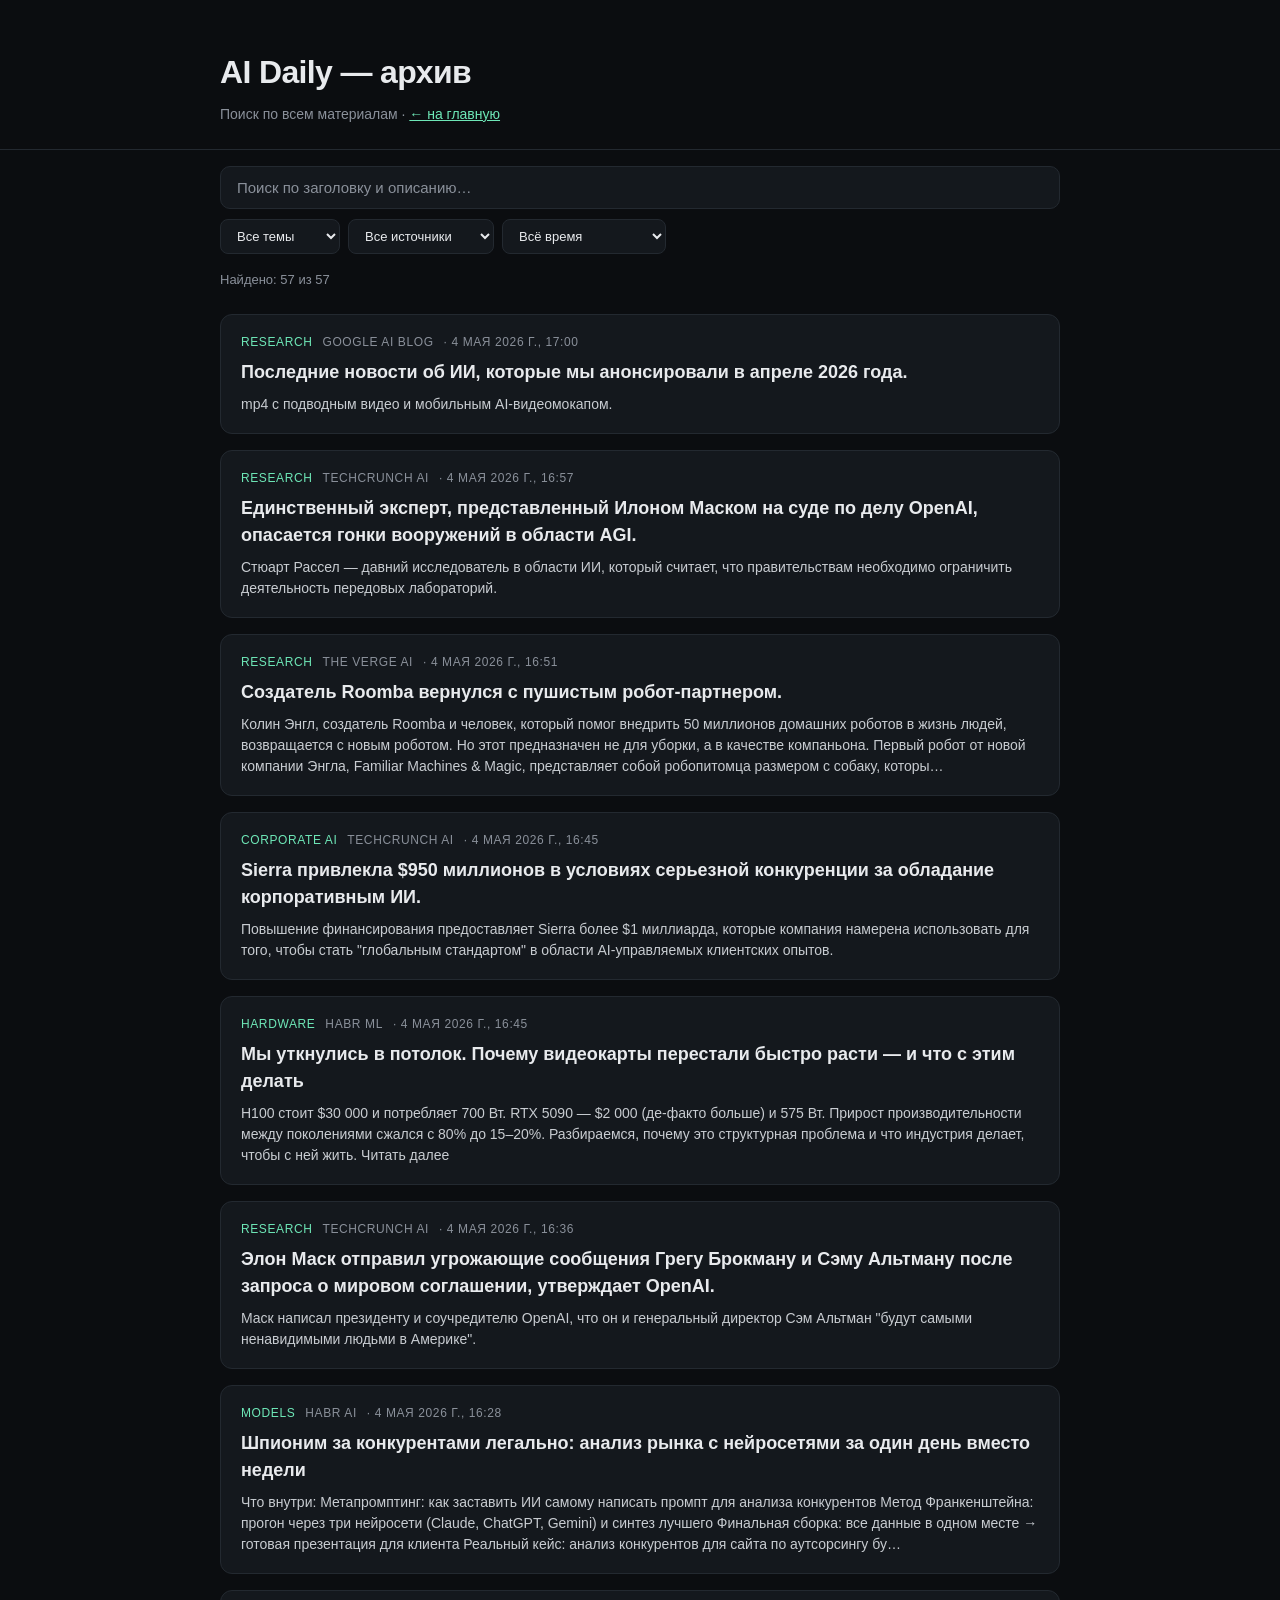
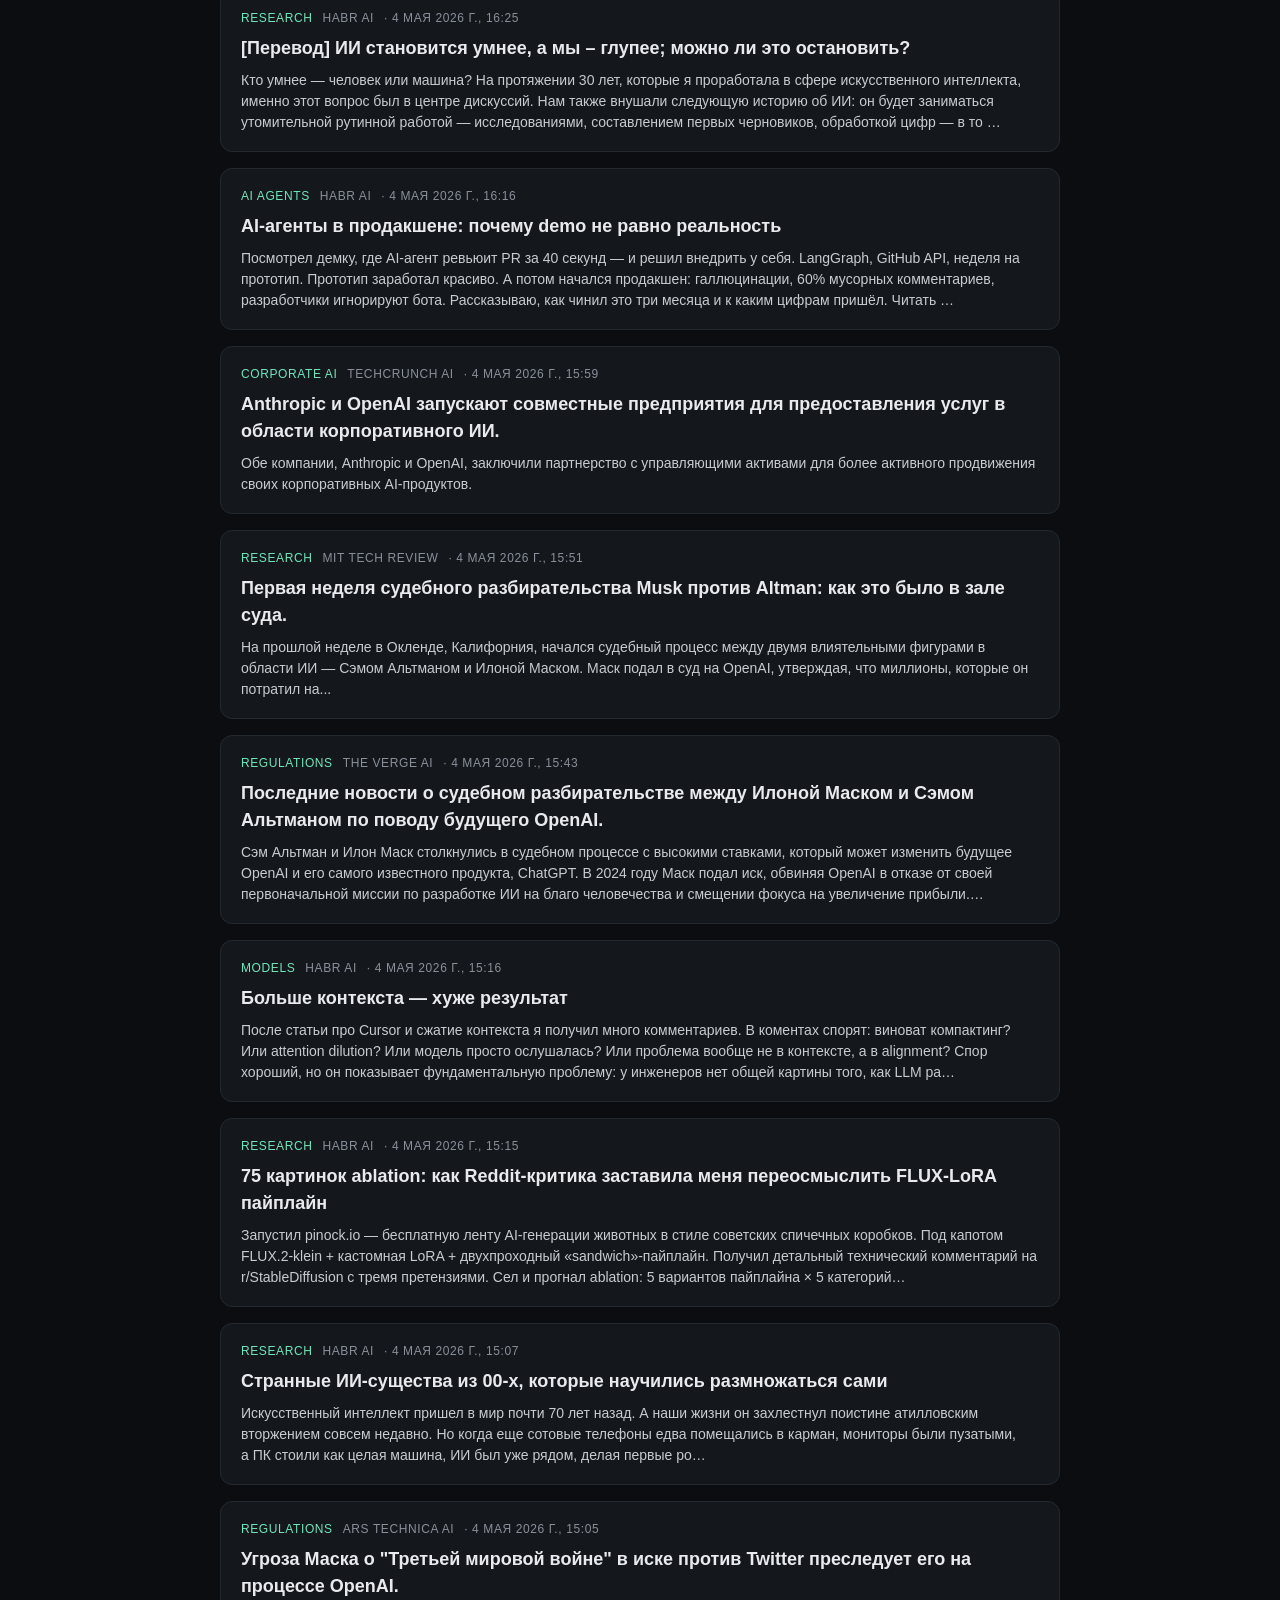
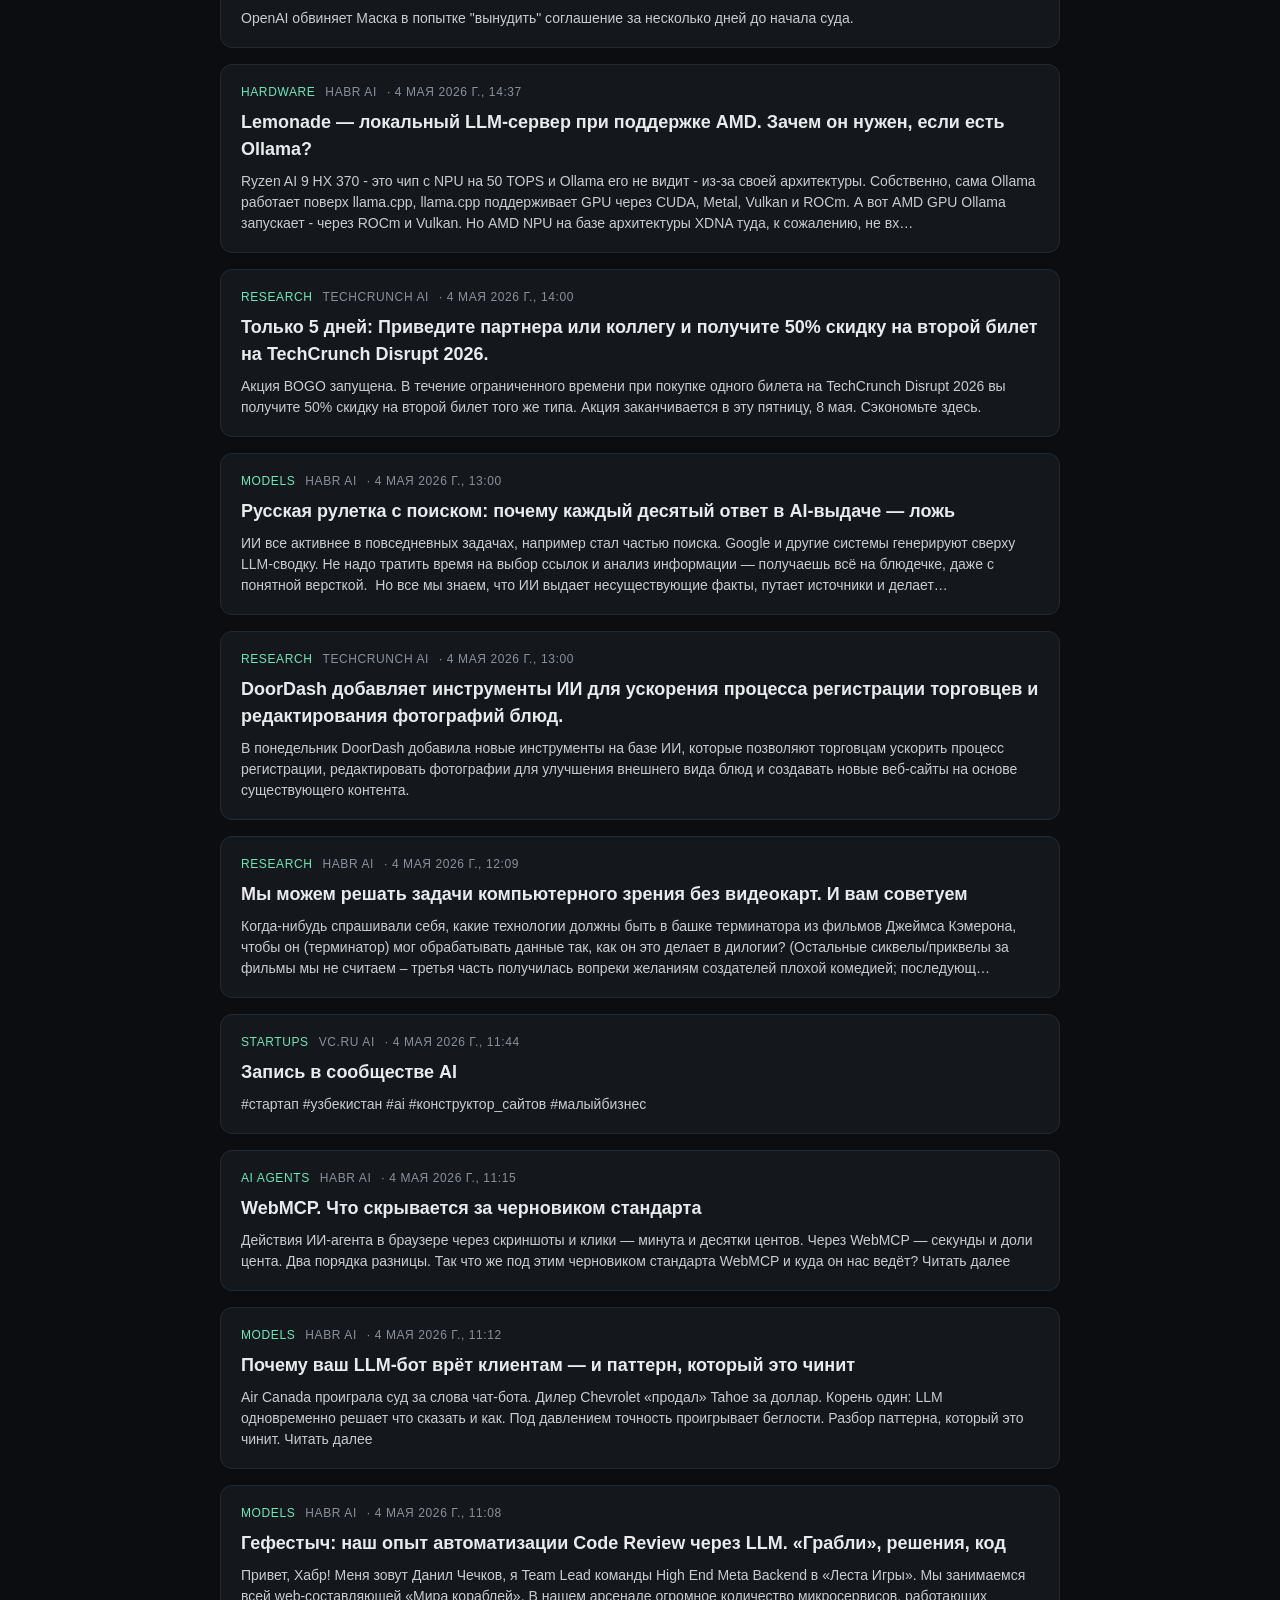
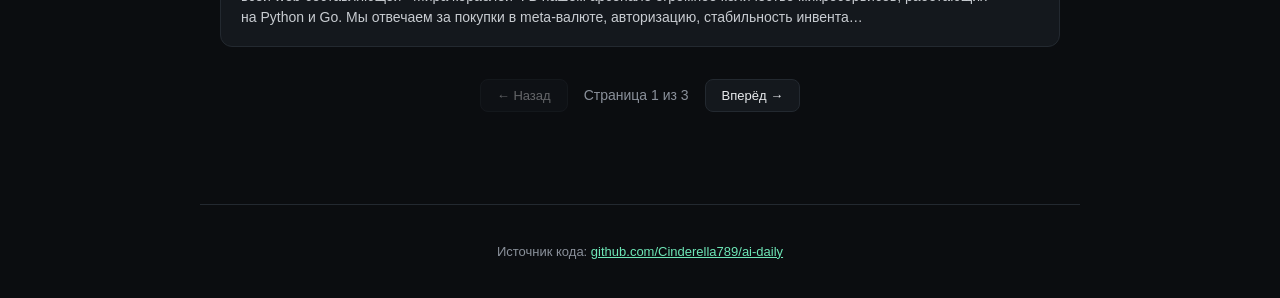
==== site/archive.html @ ec70815e "feat(archive+search): persistent archive.json + /archive.html with search & filters - scripts/append" ====
<!DOCTYPE html>
<html lang="ru">
<head>
  <meta charset="UTF-8" />
  <meta name="viewport" content="width=device-width, initial-scale=1" />
  <title>AI Daily — архив и поиск</title>
  <link rel="stylesheet" href="styles.css" />
</head>
<body>
  <header class="header">
    <div class="container">
      <h1>AI Daily — архив</h1>
      <p class="subtitle">
        Поиск по всем материалам ·
        <a href="./" style="color:var(--accent);">← на главную</a>
      </p>
    </div>
  </header>

  <section class="container search-block">
    <input id="search" type="search" placeholder="Поиск по заголовку и описанию…" autocomplete="off" />
    <div class="filter-row">
      <select id="topic-filter">
        <option value="all">Все темы</option>
      </select>
      <select id="source-filter">
        <option value="all">Все источники</option>
      </select>
      <select id="period-filter">
        <option value="all">Всё время</option>
        <option value="1">Последние 24ч</option>
        <option value="7">Последние 7 дней</option>
        <option value="30">Последние 30 дней</option>
      </select>
    </div>
  </section>

  <main class="container">
    <div id="meta" class="meta"></div>
    <div id="news-list" class="news-list">
      <p class="empty">Загружаю архив…</p>
    </div>
    <div id="pager" class="pager"></div>
  </main>

  <footer class="footer container">
    <p>Источник кода: <a href="https://github.com/Cinderella789/ai-daily">github.com/Cinderella789/ai-daily</a></p>
  </footer>

  <script src="archive.js"></script>
</body>
</html>
---- site/styles.css ----
:root {
  --bg: #0b0d10;
  --fg: #e8eaed;
  --muted: #8a909a;
  --accent: #6ee7b7;
  --card: #14181d;
  --border: #232930;
}

* { box-sizing: border-box; }

body {
  margin: 0;
  background: var(--bg);
  color: var(--fg);
  font-family: -apple-system, BlinkMacSystemFont, "Segoe UI", Roboto, sans-serif;
  line-height: 1.5;
}

.container { max-width: 880px; margin: 0 auto; padding: 0 20px; }

.header { padding: 48px 0 24px; border-bottom: 1px solid var(--border); }
.header h1 { margin: 0; font-size: 32px; letter-spacing: -0.02em; }
.subtitle { color: var(--muted); margin: 8px 0 0; font-size: 14px; }

.filters {
  display: flex; flex-wrap: wrap; gap: 8px;
  padding: 20px; margin-top: 16px;
}
.filter-btn {
  background: var(--card);
  color: var(--fg);
  border: 1px solid var(--border);
  border-radius: 999px;
  padding: 6px 14px;
  font-size: 13px;
  cursor: pointer;
  transition: 0.15s ease;
}
.filter-btn:hover { border-color: var(--accent); }
.filter-btn.active { background: var(--accent); color: #000; border-color: var(--accent); }

.meta { color: var(--muted); font-size: 13px; margin: 16px 0 24px; }

.news-list { display: grid; gap: 16px; }

.news-card {
  background: var(--card);
  border: 1px solid var(--border);
  border-radius: 12px;
  padding: 18px 20px;
  transition: 0.15s ease;
}
.news-card:hover { border-color: var(--accent); }
.news-card .topbar {
  display: flex; gap: 10px; font-size: 12px; color: var(--muted);
  text-transform: uppercase; letter-spacing: 0.05em; margin-bottom: 8px;
}
.news-card .topic { color: var(--accent); }
.news-card h2 { margin: 0; font-size: 18px; }
.news-card h2 a { color: var(--fg); text-decoration: none; }
.news-card h2 a:hover { text-decoration: underline; }
.news-card p { margin: 8px 0 0; color: #c8ccd1; font-size: 14px; }

.empty { color: var(--muted); padding: 40px 0; text-align: center; }

.footer {
  margin-top: 60px; padding: 24px 20px;
  border-top: 1px solid var(--border);
  color: var(--muted); font-size: 13px; text-align: center;
}
.footer a { color: var(--accent); }

/* search + filters block */
.search-block { padding: 16px 20px 0; }
.search-block input[type="search"] {
  width: 100%;
  background: var(--card);
  color: var(--fg);
  border: 1px solid var(--border);
  border-radius: 10px;
  padding: 12px 16px;
  font-size: 15px;
  outline: none;
  transition: 0.15s ease;
}
.search-block input[type="search"]:focus { border-color: var(--accent); }
.search-block input::placeholder { color: var(--muted); }

.filter-row {
  display: flex; flex-wrap: wrap; gap: 8px; margin-top: 10px;
}
.filter-row select {
  background: var(--card);
  color: var(--fg);
  border: 1px solid var(--border);
  border-radius: 8px;
  padding: 8px 12px;
  font-size: 13px;
  cursor: pointer;
}
.filter-row select:focus { outline: none; border-color: var(--accent); }

mark {
  background: rgba(110, 231, 183, 0.25);
  color: var(--fg);
  padding: 0 2px;
  border-radius: 3px;
}

.pager {
  display: flex; gap: 16px; align-items: center; justify-content: center;
  padding: 32px 0; color: var(--muted); font-size: 14px;
}
.pager button {
  background: var(--card);
  color: var(--fg);
  border: 1px solid var(--border);
  border-radius: 8px;
  padding: 8px 16px;
  font-size: 13px;
  cursor: pointer;
}
.pager button:hover:not(:disabled) { border-color: var(--accent); }
.pager button:disabled { opacity: 0.4; cursor: not-allowed; }
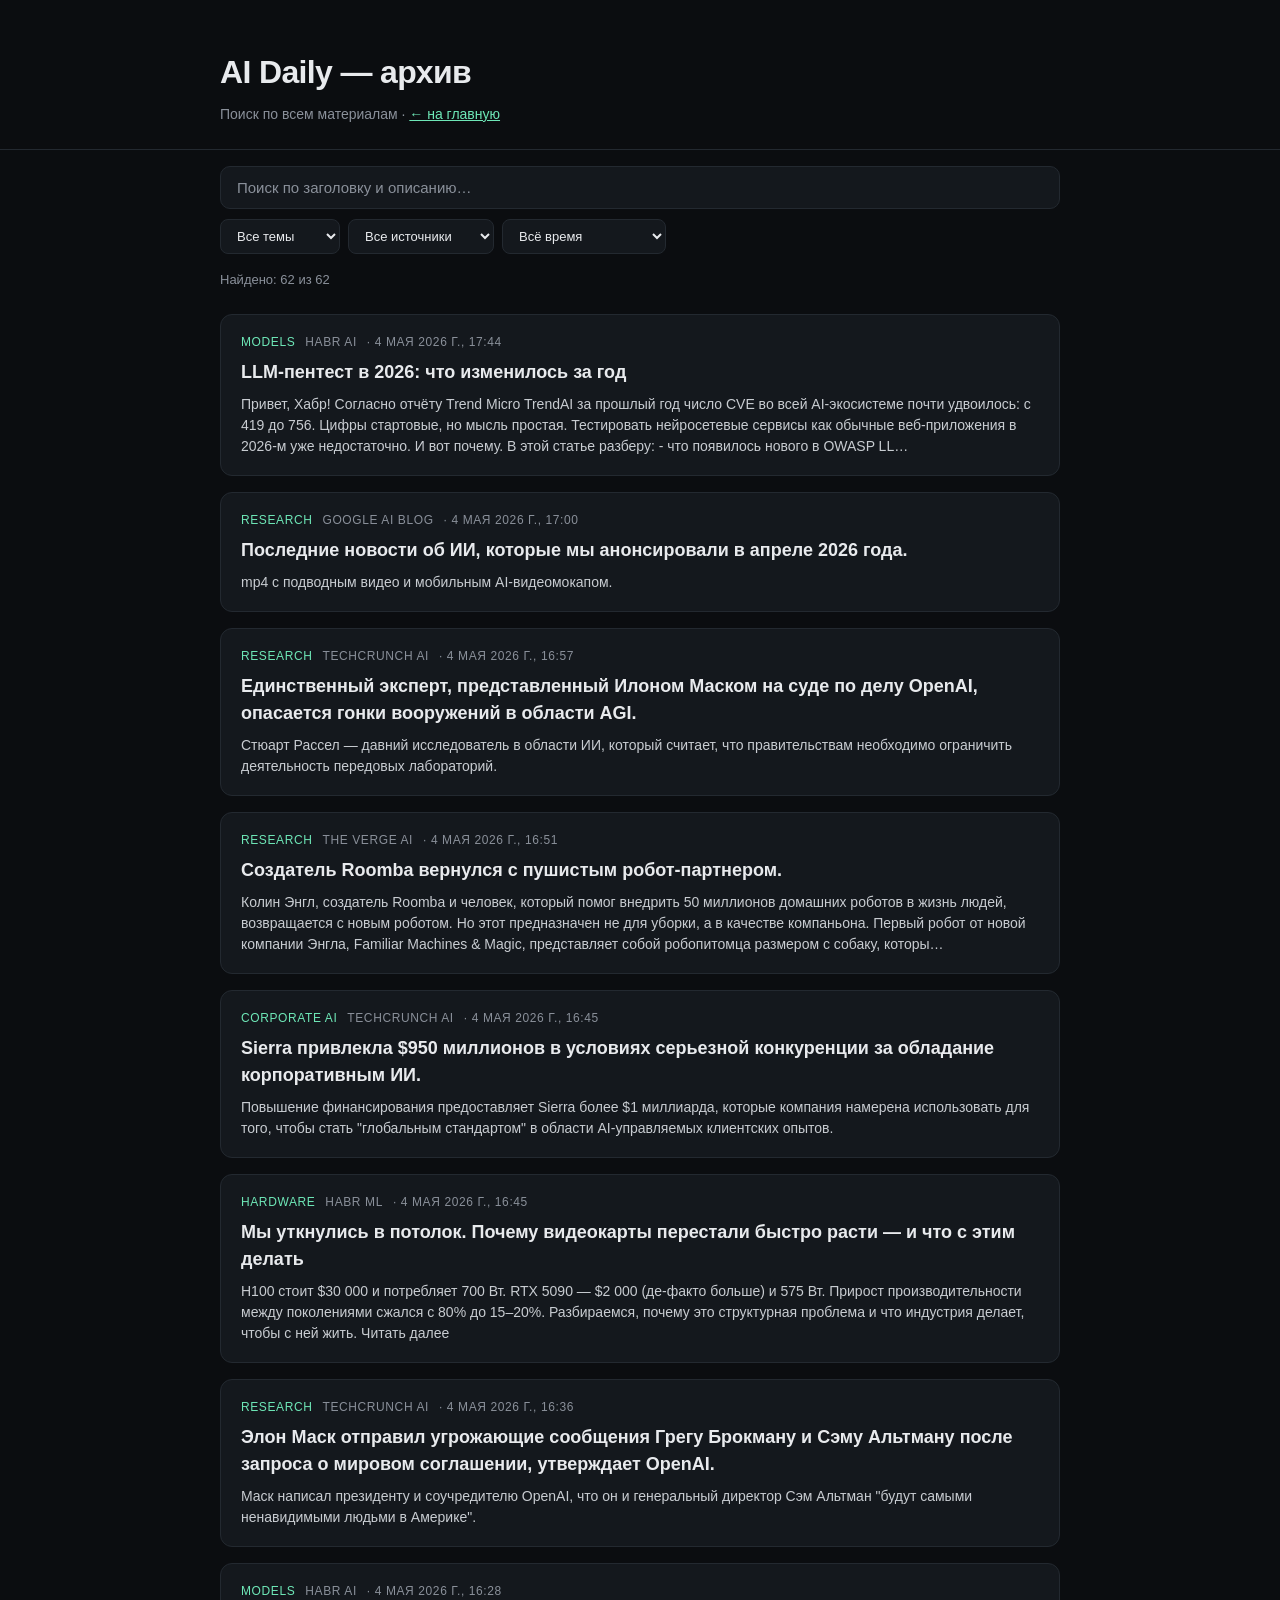
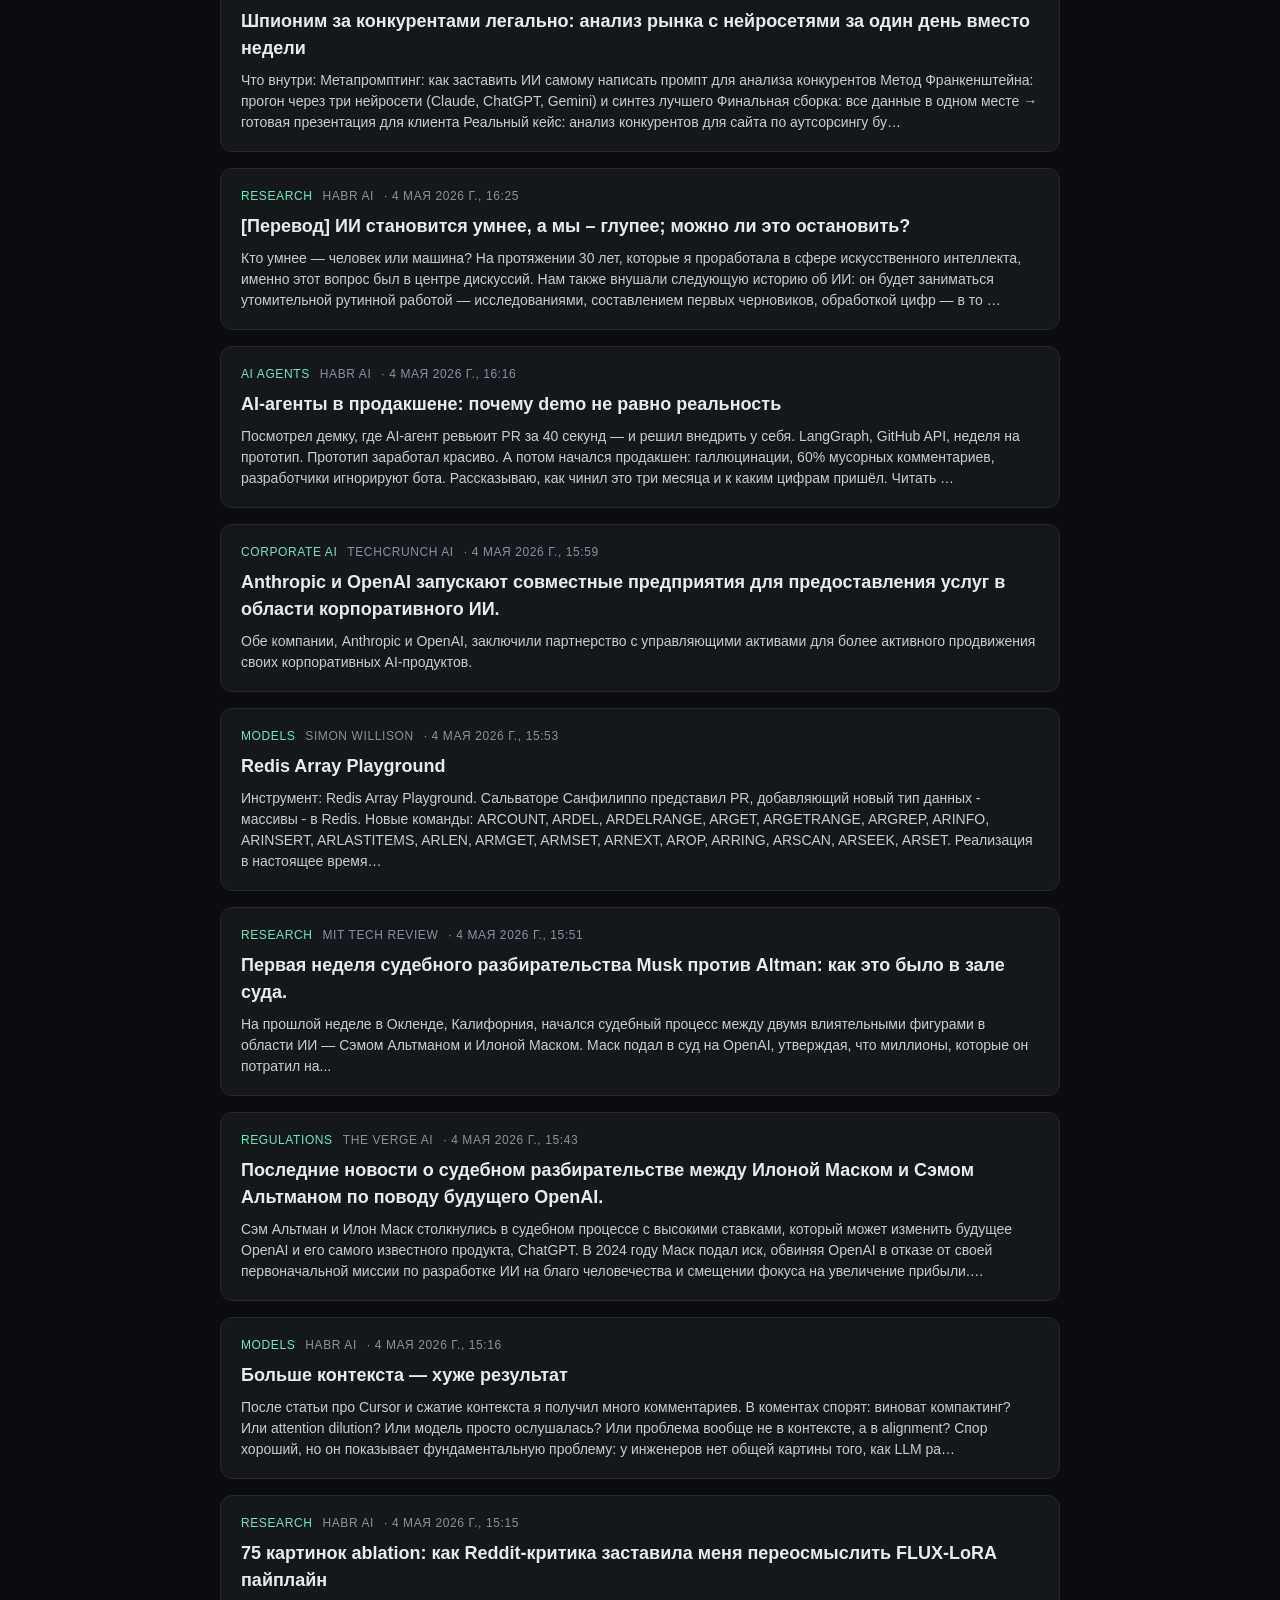
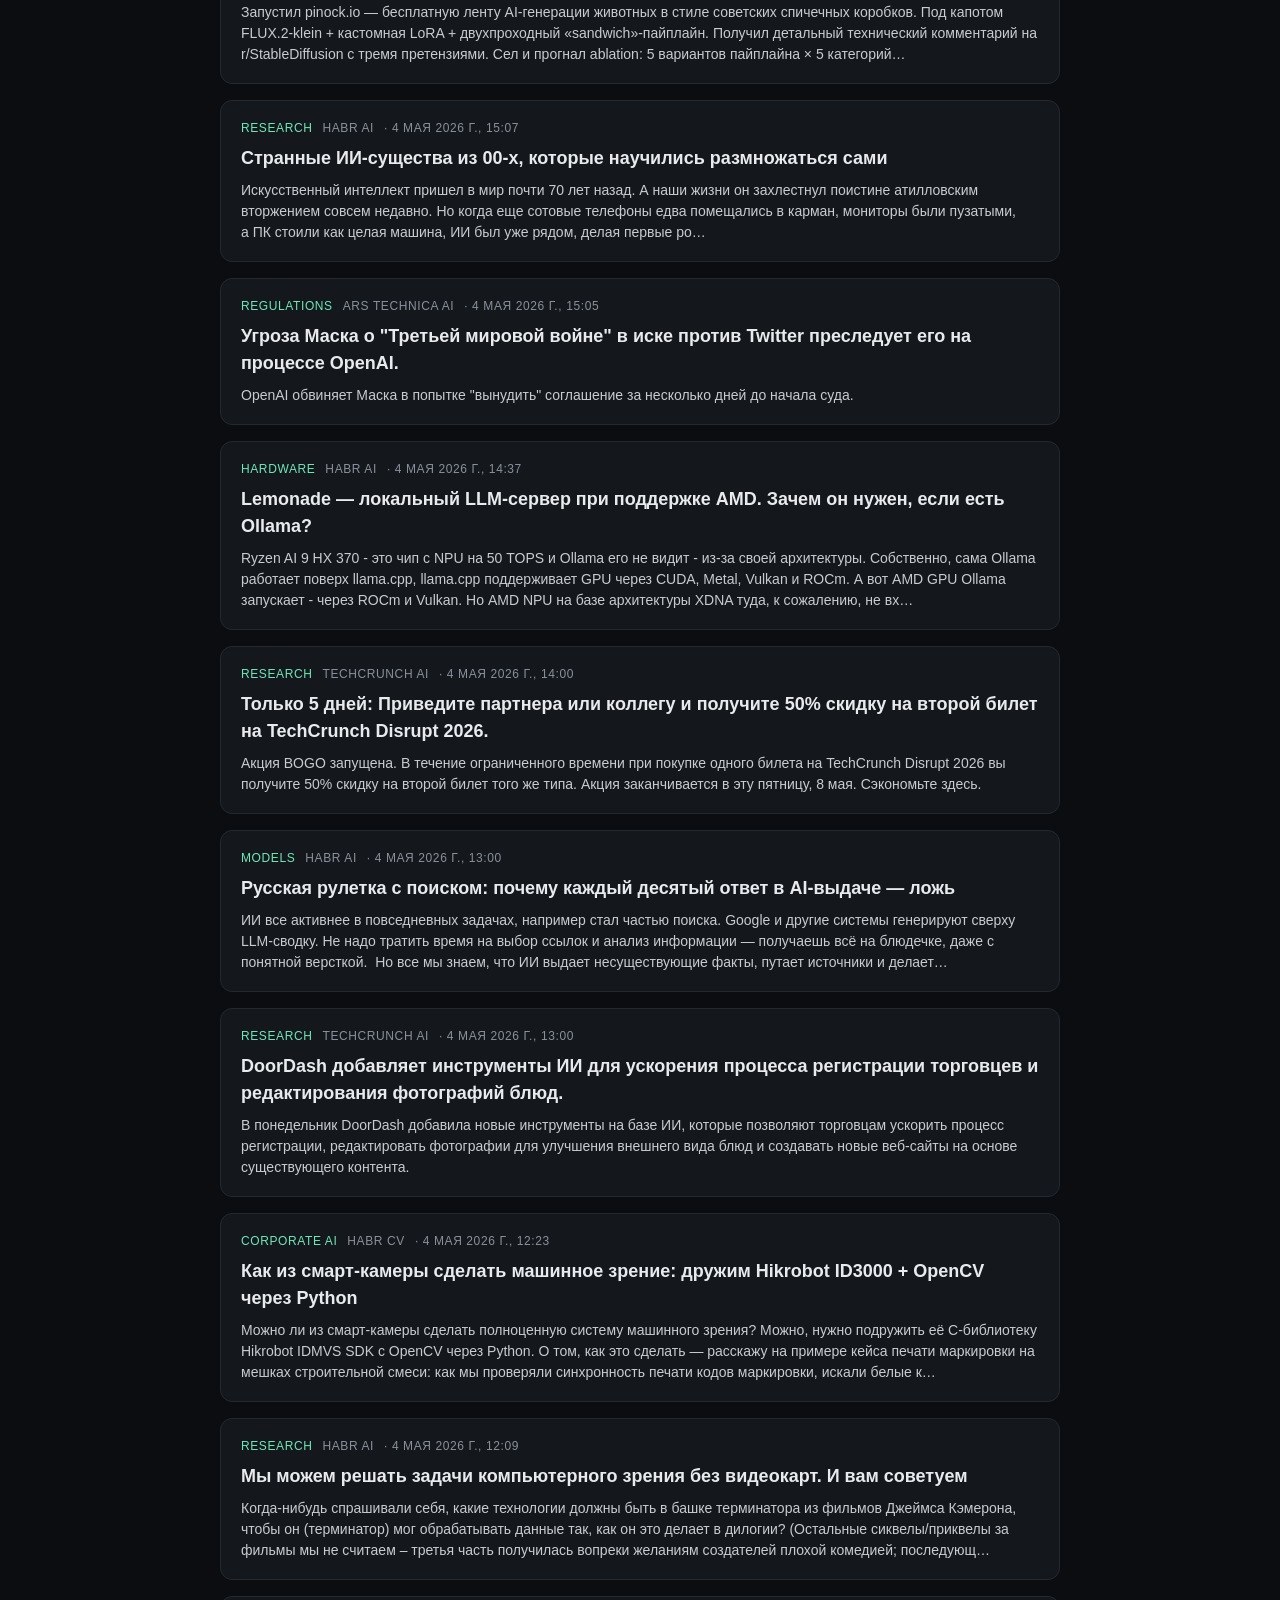
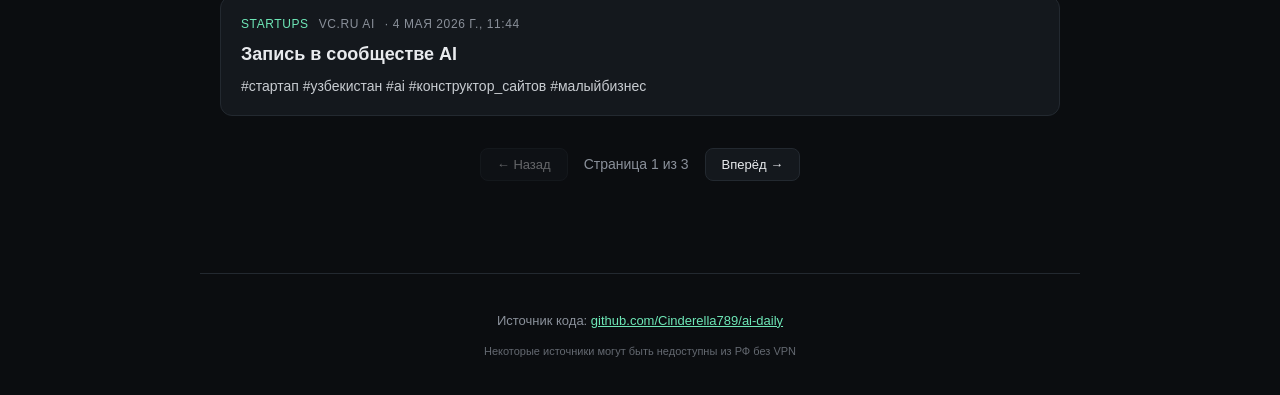
==== commit ea86792c: "ui: пометка в подвале о доступности источников из РФ" ====
--- a/site/archive.html
+++ b/site/archive.html
@@ -45,6 +45,7 @@
 
   <footer class="footer container">
     <p>Источник кода: <a href="https://github.com/Cinderella789/ai-daily">github.com/Cinderella789/ai-daily</a></p>
+    <p class="footer-note">Некоторые источники могут быть недоступны из РФ без VPN</p>
   </footer>
 
   <script src="archive.js"></script>
--- a/site/styles.css
+++ b/site/styles.css
@@ -24,8 +24,16 @@
 .subtitle { color: var(--muted); margin: 8px 0 0; font-size: 14px; }
 
 .filters {
-  display: flex; flex-wrap: wrap; gap: 8px;
-  padding: 20px; margin-top: 16px;
+  display: flex; flex-wrap: wrap; gap: 8px; align-items: center;
+  padding: 12px 20px; margin-top: 4px;
+}
+.filters + .filters { margin-top: 0; padding-top: 4px; }
+.filter-label {
+  color: var(--muted);
+  font-size: 12px;
+  text-transform: uppercase;
+  letter-spacing: 0.05em;
+  margin-right: 4px;
 }
 .filter-btn {
   background: var(--card);
@@ -39,6 +47,19 @@
 }
 .filter-btn:hover { border-color: var(--accent); }
 .filter-btn.active { background: var(--accent); color: #000; border-color: var(--accent); }
+
+/* Source filter row — компактнее, чем фильтр тем */
+#source-filters .filter-btn {
+  padding: 3px 10px;
+  font-size: 11px;
+  letter-spacing: 0.01em;
+}
+#source-filters .filter-btn .count {
+  color: var(--muted);
+  margin-left: 4px;
+  font-variant-numeric: tabular-nums;
+}
+#source-filters .filter-btn.active .count { color: rgba(0, 0, 0, 0.55); }
 
 .meta { color: var(--muted); font-size: 13px; margin: 16px 0 24px; }
 
@@ -123,3 +144,31 @@
 }
 .pager button:hover:not(:disabled) { border-color: var(--accent); }
 .pager button:disabled { opacity: 0.4; cursor: not-allowed; }
+
+.dup-badge {
+  background: var(--accent);
+  color: #fff;
+  font-size: 11px;
+  font-weight: 600;
+  padding: 1px 7px;
+  border-radius: 10px;
+  margin-left: auto;
+}
+.duplicates {
+  margin-top: 10px;
+  padding-top: 10px;
+  border-top: 1px dashed var(--border);
+  font-size: 12px;
+  color: var(--muted);
+  line-height: 1.6;
+}
+.duplicates .dup-label { font-weight: 600; margin-right: 6px; }
+.duplicates a { color: var(--muted); text-decoration: underline; text-decoration-style: dotted; }
+.duplicates a:hover { color: var(--accent); }
+
+.footer-note {
+  margin-top: 4px;
+  font-size: 11px;
+  color: var(--muted);
+  opacity: 0.7;
+}
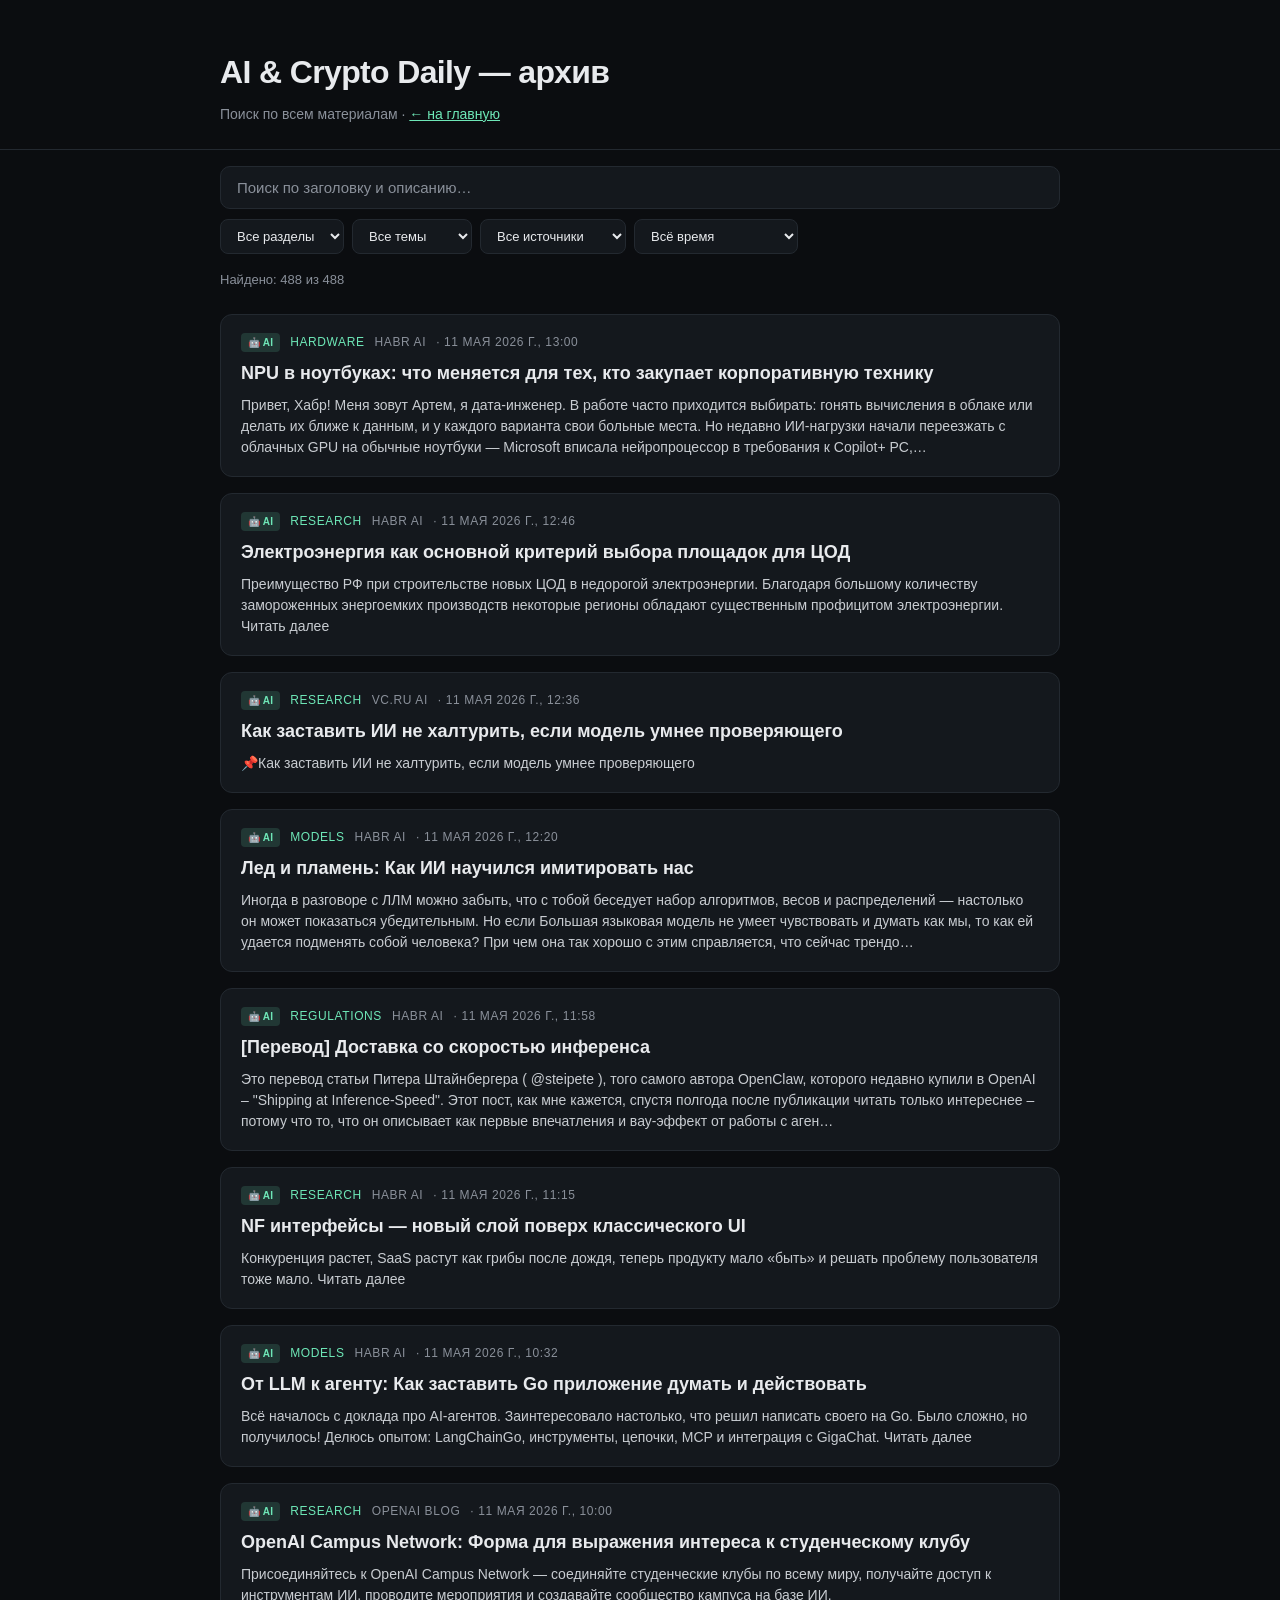
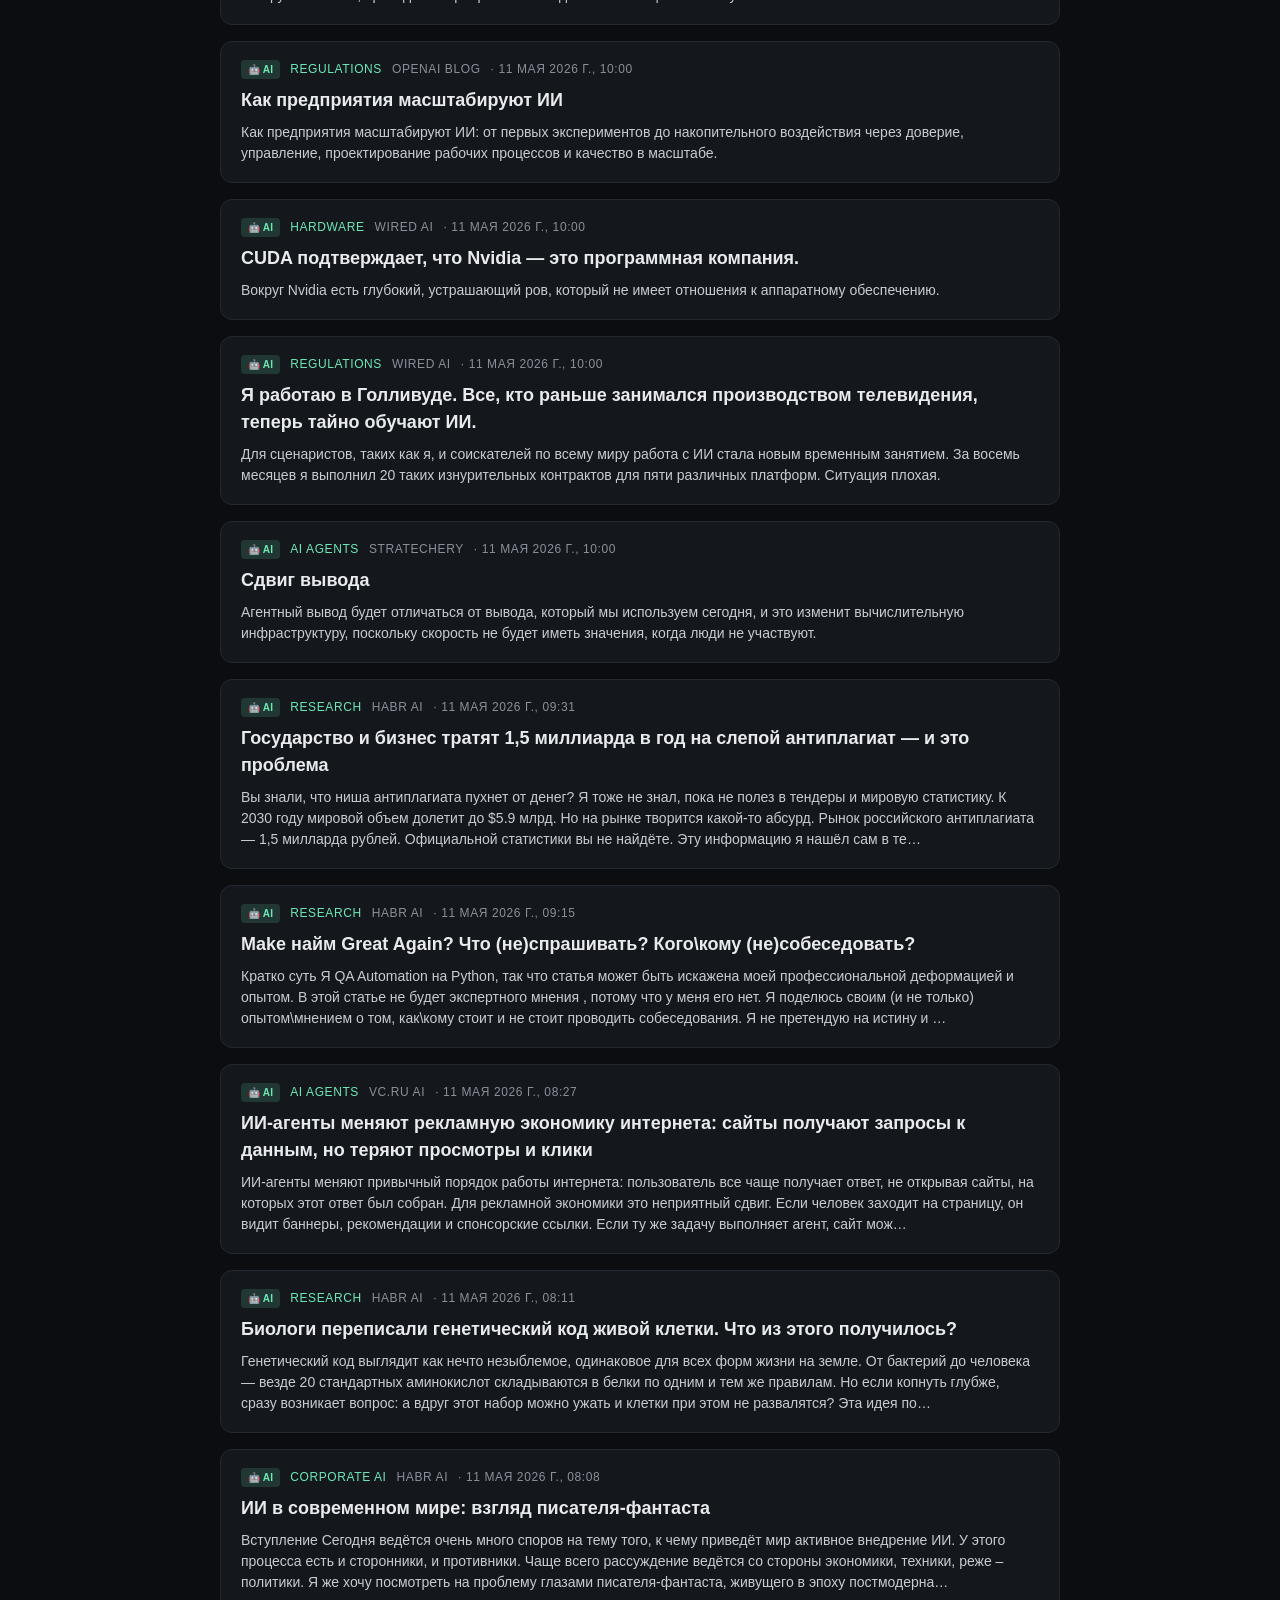
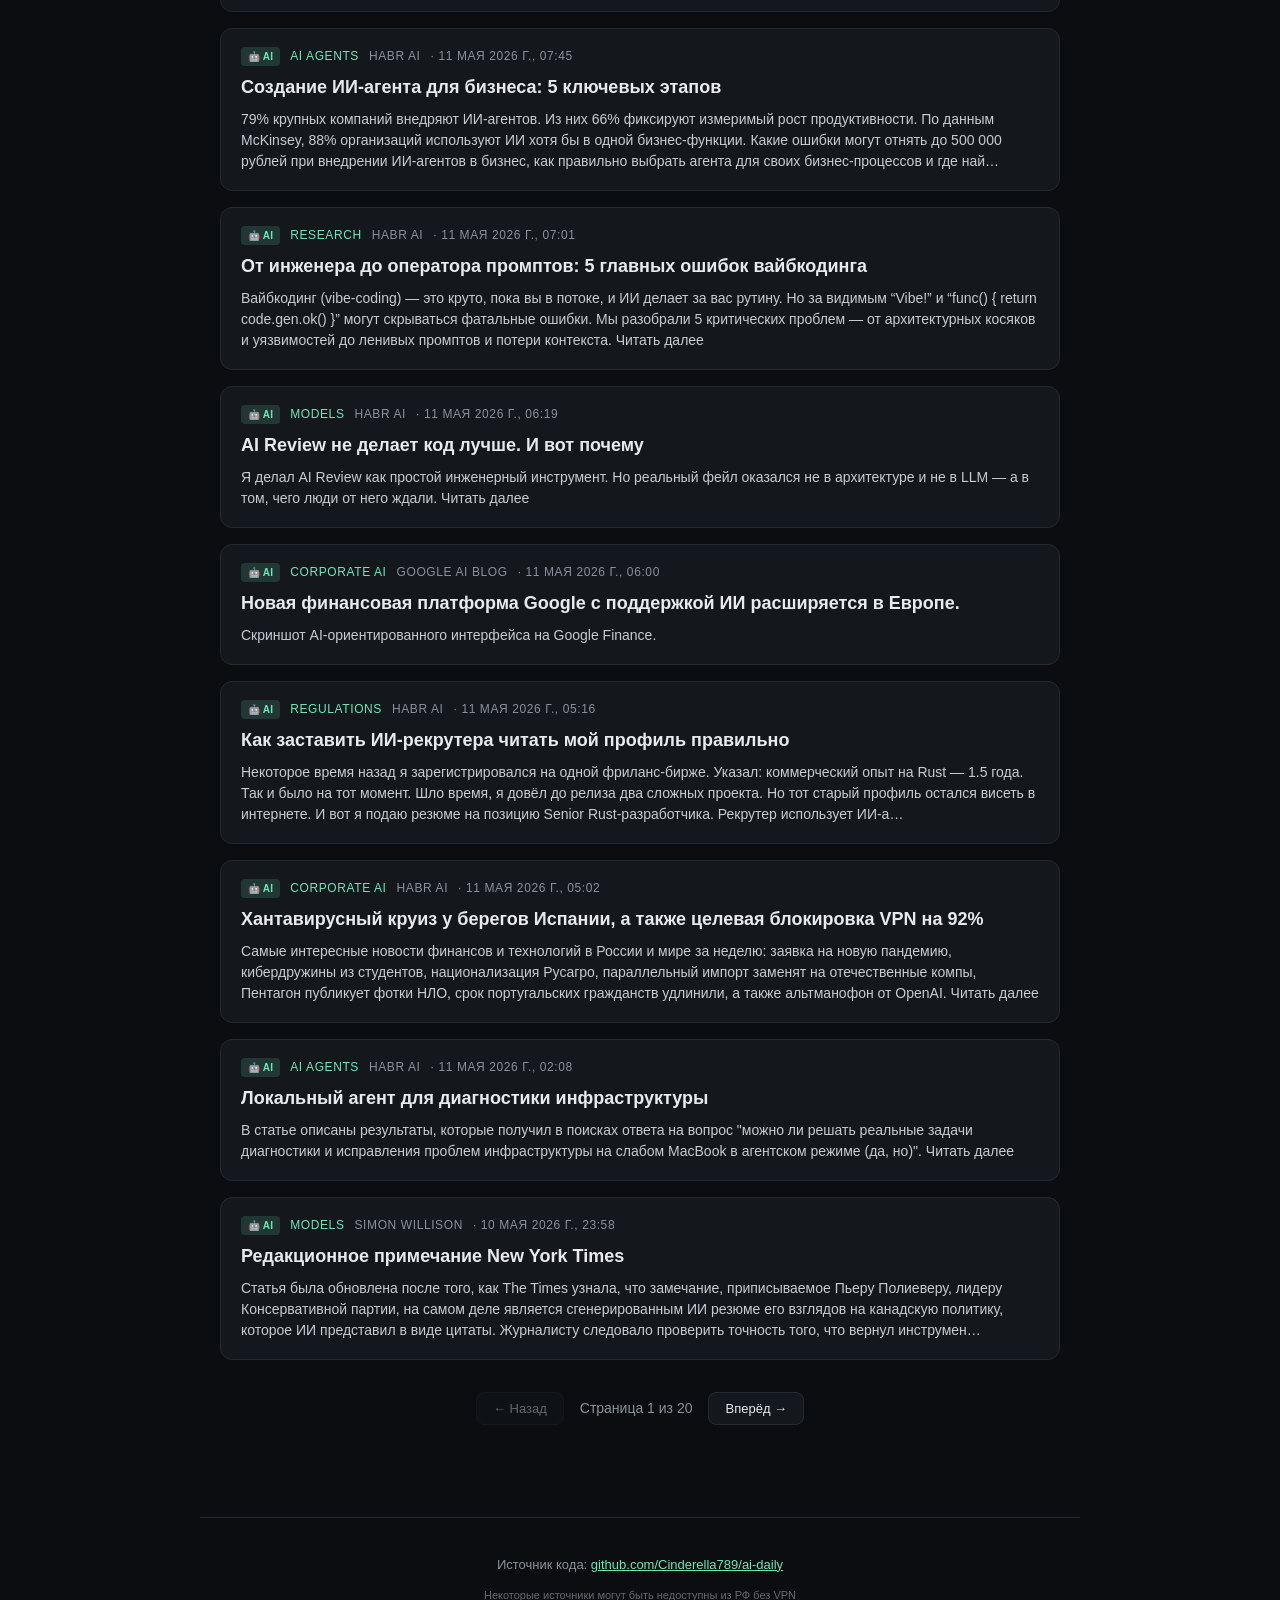
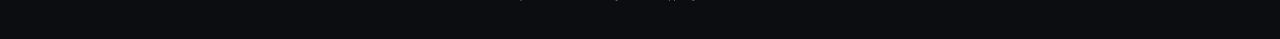
==== commit bfcc4b66: "feat: \u0434\u043e\u0431\u0430\u0432\u043b\u0435\u043d \u0440\u0430\u0437\u0434\u0435\u043b Crypto -" ====
--- a/site/archive.html
+++ b/site/archive.html
@@ -3,13 +3,13 @@
 <head>
   <meta charset="UTF-8" />
   <meta name="viewport" content="width=device-width, initial-scale=1" />
-  <title>AI Daily — архив и поиск</title>
+  <title>AI &amp; Crypto Daily — архив и поиск</title>
   <link rel="stylesheet" href="styles.css" />
 </head>
 <body>
   <header class="header">
     <div class="container">
-      <h1>AI Daily — архив</h1>
+      <h1>AI &amp; Crypto Daily — архив</h1>
       <p class="subtitle">
         Поиск по всем материалам ·
         <a href="./" style="color:var(--accent);">← на главную</a>
@@ -20,6 +20,11 @@
   <section class="container search-block">
     <input id="search" type="search" placeholder="Поиск по заголовку и описанию…" autocomplete="off" />
     <div class="filter-row">
+      <select id="category-filter">
+        <option value="all">Все разделы</option>
+        <option value="ai">🤖 AI</option>
+        <option value="crypto">₿ Crypto</option>
+      </select>
       <select id="topic-filter">
         <option value="all">Все темы</option>
       </select>
--- a/site/styles.css
+++ b/site/styles.css
@@ -23,6 +23,55 @@
 .header h1 { margin: 0; font-size: 32px; letter-spacing: -0.02em; }
 .subtitle { color: var(--muted); margin: 8px 0 0; font-size: 14px; }
 
+/* Вкладки категорий AI / Crypto / Все */
+.category-tabs {
+  display: flex; gap: 4px;
+  padding: 20px 20px 0;
+  border-bottom: 1px solid var(--border);
+  margin-bottom: 0;
+}
+.category-tab {
+  background: transparent;
+  color: var(--muted);
+  border: none;
+  border-bottom: 2px solid transparent;
+  padding: 10px 18px;
+  font-size: 15px;
+  font-weight: 500;
+  cursor: pointer;
+  transition: 0.15s ease;
+  margin-bottom: -1px;
+}
+.category-tab:hover { color: var(--fg); }
+.category-tab.active {
+  color: var(--accent);
+  border-bottom-color: var(--accent);
+}
+.category-tab .count {
+  margin-left: 6px;
+  font-size: 12px;
+  font-variant-numeric: tabular-nums;
+  opacity: 0.6;
+}
+
+/* Бейдж категории в карточке новости */
+.cat-badge {
+  font-size: 10px;
+  padding: 2px 7px;
+  border-radius: 4px;
+  font-weight: 600;
+  letter-spacing: 0.02em;
+  text-transform: none;
+}
+.cat-badge.ai {
+  background: rgba(110, 231, 183, 0.15);
+  color: var(--accent);
+}
+.cat-badge.crypto {
+  background: rgba(247, 147, 26, 0.15);
+  color: #f7931a;
+}
+
 .filters {
   display: flex; flex-wrap: wrap; gap: 8px; align-items: center;
   padding: 12px 20px; margin-top: 4px;
@@ -47,6 +96,12 @@
 }
 .filter-btn:hover { border-color: var(--accent); }
 .filter-btn.active { background: var(--accent); color: #000; border-color: var(--accent); }
+.filter-btn .count {
+  color: var(--muted);
+  margin-left: 6px;
+  font-variant-numeric: tabular-nums;
+}
+.filter-btn.active .count { color: rgba(0, 0, 0, 0.55); }
 
 /* Source filter row — компактнее, чем фильтр тем */
 #source-filters .filter-btn {
@@ -172,3 +227,8 @@
   color: var(--muted);
   opacity: 0.7;
 }
+
+.meta .ago {
+  color: inherit;
+  font-weight: inherit;
+}
